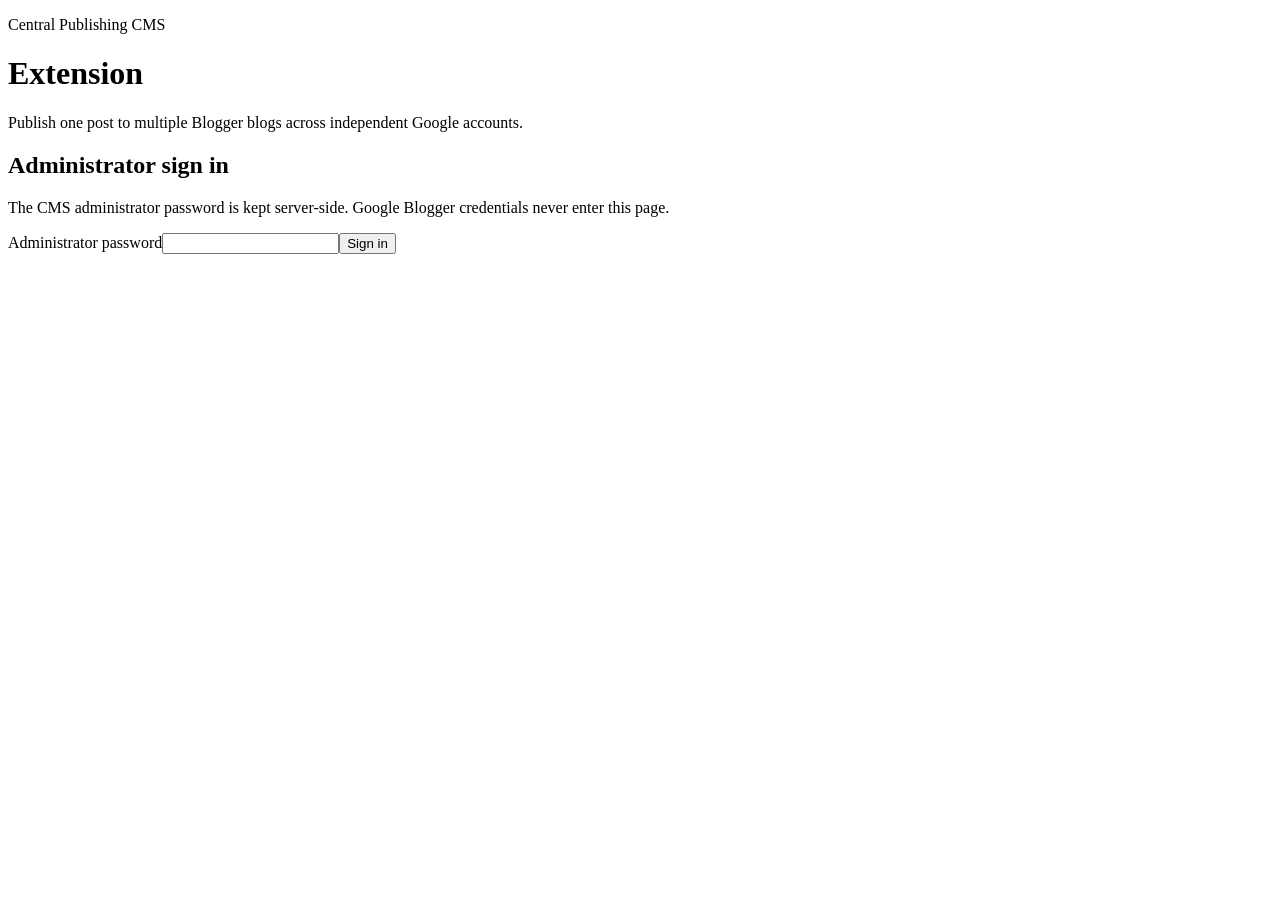
==== frontend/index.html @ 52878a6f "Add central publishing CMS interface" ====
<!doctype html>
<html lang="en">
<head>
<meta charset="utf-8">
<meta name="viewport" content="width=device-width,initial-scale=1">
<title>Extension — Multi-Blogger Publisher</title>
<link rel="stylesheet" href="./styles.css">
</head>
<body>
<main class="container">
<header class="hero">
  <div><p class="eyebrow">Central Publishing CMS</p><h1>Extension</h1><p class="muted">Publish one post to multiple Blogger blogs across independent Google accounts.</p></div>
  <button id="logout" class="ghost" hidden>Sign out</button>
</header>

<section id="loginCard" class="card narrow">
  <h2>Administrator sign in</h2>
  <p class="muted">The CMS administrator password is kept server-side. Google Blogger credentials never enter this page.</p>
  <form id="loginForm"><label>Administrator password<input name="password" type="password" autocomplete="current-password" required></label><button class="primary">Sign in</button></form>
  <p id="loginError" class="error"></p>
</section>

<div id="app" hidden>
<section class="card">
  <div class="section-head"><div><h2>Connected Google accounts</h2><p class="muted">Each account is independently authorized for Blogger.</p></div><button id="connectGoogle">+ Connect Google account</button></div>
  <div id="accountList"></div>
</section>

<section class="card">
<h2>Create & publish post</h2>
<form id="publishForm">
  <div class="grid"><label>Title<input name="title" maxlength="300" required></label><label>Chapter number<input name="chapterNumber" maxlength="50"></label></div>
  <label>Slug<input name="slug" pattern="[A-Za-z0-9]+(-[A-Za-z0-9]+)*" required><small>Letters, numbers and hyphens. Blogger may add its own date/path components.</small></label>
  <label>Post body / HTML<textarea name="content" rows="14" required></textarea></label>
  <label>Featured image URL<input name="featuredImage" type="url"></label>
  <label>Labels <input name="labels" placeholder="manga, chapter, action"></label>
  <div><h3>Select blogs</h3><div id="blogList" class="blog-list"><p class="muted">Connect a Google account first.</p></div></div>
  <button class="primary" type="submit">Publish to selected blogs</button>
  <span id="publishState" class="muted"></span>
</form>
</section>

<section class="card" id="resultsCard" hidden><h2>Publishing results</h2><div id="resultList"></div></section>
<section class="card"><div class="section-head"><div><h2>Recent publications</h2><p class="muted">Per-blog status history.</p></div><button id="refreshPublications" class="ghost">Refresh</button></div><div id="publicationList"></div></section>
</div>
</main>
<script src="./app.js" defer></script>
</body>
</html>
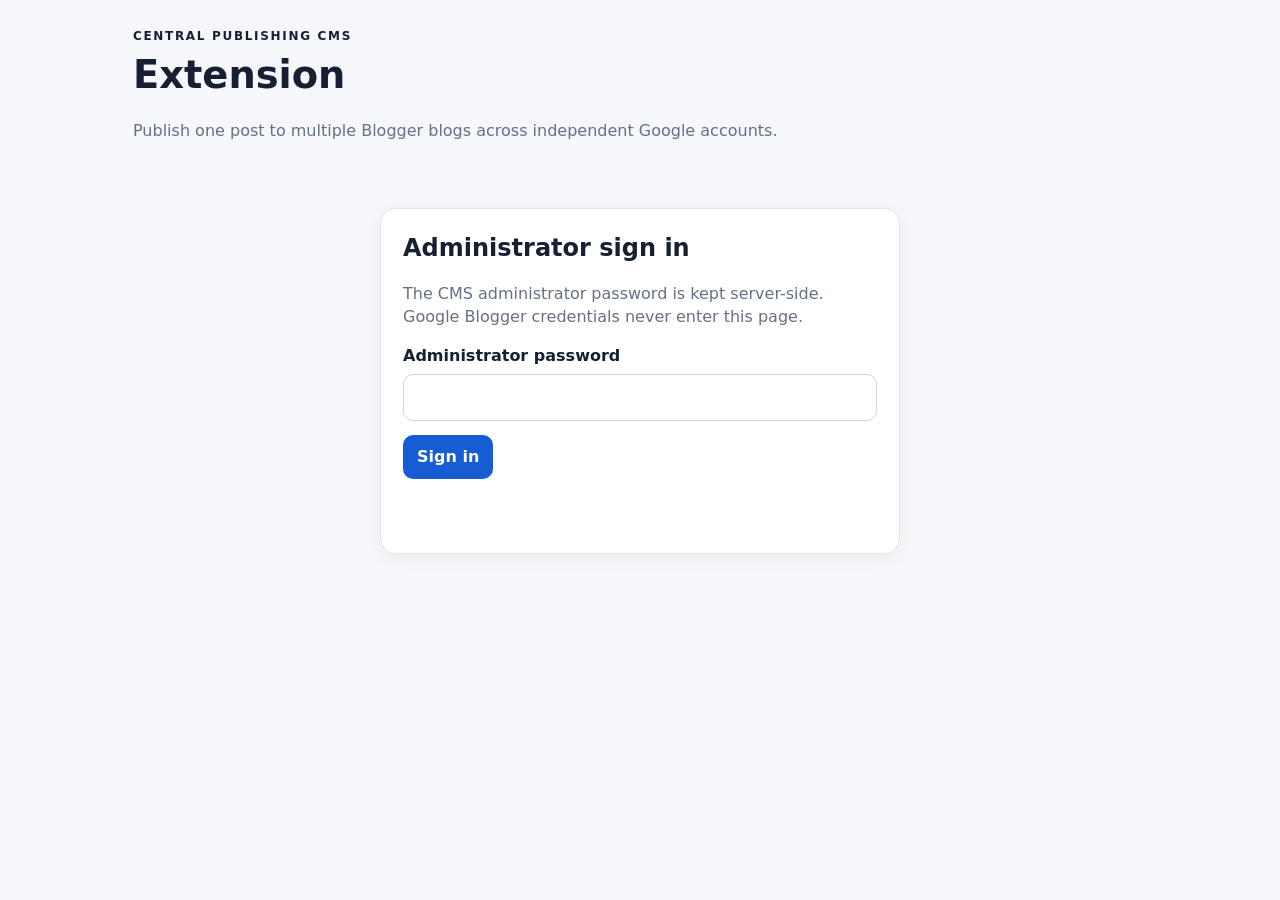
==== commit 11930e13: "Load public API configuration before CMS app" ====
--- a/frontend/index.html
+++ b/frontend/index.html
@@ -12,38 +12,11 @@
   <div><p class="eyebrow">Central Publishing CMS</p><h1>Extension</h1><p class="muted">Publish one post to multiple Blogger blogs across independent Google accounts.</p></div>
   <button id="logout" class="ghost" hidden>Sign out</button>
 </header>
-
-<section id="loginCard" class="card narrow">
-  <h2>Administrator sign in</h2>
-  <p class="muted">The CMS administrator password is kept server-side. Google Blogger credentials never enter this page.</p>
-  <form id="loginForm"><label>Administrator password<input name="password" type="password" autocomplete="current-password" required></label><button class="primary">Sign in</button></form>
-  <p id="loginError" class="error"></p>
-</section>
-
+<section id="loginCard" class="card narrow"><h2>Administrator sign in</h2><p class="muted">The CMS administrator password is kept server-side. Google Blogger credentials never enter this page.</p><form id="loginForm"><label>Administrator password<input name="password" type="password" autocomplete="current-password" required></label><button class="primary">Sign in</button></form><p id="loginError" class="error"></p></section>
 <div id="app" hidden>
-<section class="card">
-  <div class="section-head"><div><h2>Connected Google accounts</h2><p class="muted">Each account is independently authorized for Blogger.</p></div><button id="connectGoogle">+ Connect Google account</button></div>
-  <div id="accountList"></div>
-</section>
-
-<section class="card">
-<h2>Create & publish post</h2>
-<form id="publishForm">
-  <div class="grid"><label>Title<input name="title" maxlength="300" required></label><label>Chapter number<input name="chapterNumber" maxlength="50"></label></div>
-  <label>Slug<input name="slug" pattern="[A-Za-z0-9]+(-[A-Za-z0-9]+)*" required><small>Letters, numbers and hyphens. Blogger may add its own date/path components.</small></label>
-  <label>Post body / HTML<textarea name="content" rows="14" required></textarea></label>
-  <label>Featured image URL<input name="featuredImage" type="url"></label>
-  <label>Labels <input name="labels" placeholder="manga, chapter, action"></label>
-  <div><h3>Select blogs</h3><div id="blogList" class="blog-list"><p class="muted">Connect a Google account first.</p></div></div>
-  <button class="primary" type="submit">Publish to selected blogs</button>
-  <span id="publishState" class="muted"></span>
-</form>
-</section>
-
-<section class="card" id="resultsCard" hidden><h2>Publishing results</h2><div id="resultList"></div></section>
-<section class="card"><div class="section-head"><div><h2>Recent publications</h2><p class="muted">Per-blog status history.</p></div><button id="refreshPublications" class="ghost">Refresh</button></div><div id="publicationList"></div></section>
-</div>
-</main>
-<script src="./app.js" defer></script>
-</body>
-</html>
+<section class="card"><div class="section-head"><div><h2>Connected Google accounts</h2><p class="muted">Each account is independently authorized for Blogger.</p></div><button id="connectGoogle">+ Connect Google account</button></div><div id="accountList"></div></section>
+<section class="card"><h2>Create & publish post</h2><form id="publishForm"><div class="grid"><label>Title<input name="title" maxlength="300" required></label><label>Chapter number<input name="chapterNumber" maxlength="50"></label></div><label>Slug<input name="slug" pattern="[A-Za-z0-9]+(-[A-Za-z0-9]+)*" required><small>Letters, numbers and hyphens. Blogger may add its own date/path components.</small></label><label>Post body / HTML<textarea name="content" rows="14" required></textarea></label><label>Featured image URL<input name="featuredImage" type="url"></label><label>Labels <input name="labels" placeholder="manga, chapter, action"></label><div><h3>Select blogs</h3><div id="blogList" class="blog-list"><p class="muted">Connect a Google account first.</p></div></div><button class="primary" type="submit">Publish to selected blogs</button><span id="publishState" class="muted"></span></form></section>
+<section class="card" id="resultsCard" hidden><h2>Publishing results</h2><div id="resultList"></div></section><section class="card"><div class="section-head"><div><h2>Recent publications</h2><p class="muted">Per-blog status history.</p></div><button id="refreshPublications" class="ghost">Refresh</button></div><div id="publicationList"></div></section>
+</div></main>
+<script src="./config.js"></script><script src="./app.js" defer></script>
+</body></html>
--- a/frontend/styles.css
+++ b/frontend/styles.css
@@ -0,0 +1 @@
+:root{font-family:Inter,ui-sans-serif,system-ui,-apple-system,BlinkMacSystemFont,"Segoe UI",sans-serif;color:#172033;background:#f5f7fb;line-height:1.45}*{box-sizing:border-box}body{margin:0}.container{max-width:1050px;margin:auto;padding:28px 18px 70px}.hero{display:flex;justify-content:space-between;align-items:flex-start;gap:20px;margin-bottom:22px}h1{font-size:2.4rem;margin:.1rem 0 .4rem}h2{margin:0 0 6px}h3{margin:16px 0 8px}.eyebrow{font-size:.75rem;font-weight:800;letter-spacing:.14em;text-transform:uppercase;margin:0}.muted{color:#667085}.error{color:#b42318;min-height:20px}.card{background:white;border:1px solid #e4e7ec;border-radius:16px;padding:22px;margin:16px 0;box-shadow:0 4px 18px rgba(16,24,40,.05)}.narrow{max-width:520px;margin:50px auto}.section-head{display:flex;justify-content:space-between;align-items:center;gap:16px}.grid{display:grid;grid-template-columns:1fr 1fr;gap:14px}label{display:block;font-weight:700;margin:14px 0}input,textarea{width:100%;display:block;margin-top:7px;border:1px solid #d0d5dd;border-radius:10px;padding:11px 12px;font:inherit;background:#fff}textarea{resize:vertical}.blog,.account,.result,.publication{border:1px solid #eaecf0;border-radius:12px;padding:12px;margin:9px 0}.blog{display:flex;align-items:flex-start;gap:10px;font-weight:500}.blog input{width:auto;margin-top:3px}.account-top{display:flex;justify-content:space-between;gap:12px;align-items:center}.status{font-size:.8rem;border-radius:999px;padding:4px 9px;background:#f2f4f7}.success{color:#067647}.failed{color:#b42318}.warning{color:#b54708}.primary{background:#175cd3;color:white}.ghost{background:#fff;color:#344054;border:1px solid #d0d5dd}button{border:0;border-radius:10px;padding:10px 14px;font:inherit;font-weight:750;cursor:pointer}button:disabled{opacity:.55;cursor:not-allowed}small{display:block;color:#667085;font-weight:400;margin-top:5px}.result-grid{display:flex;justify-content:space-between;gap:12px;align-items:center}.url{overflow-wrap:anywhere}@media(max-width:700px){.grid{grid-template-columns:1fr}.hero,.section-head{flex-direction:column;align-items:stretch}}
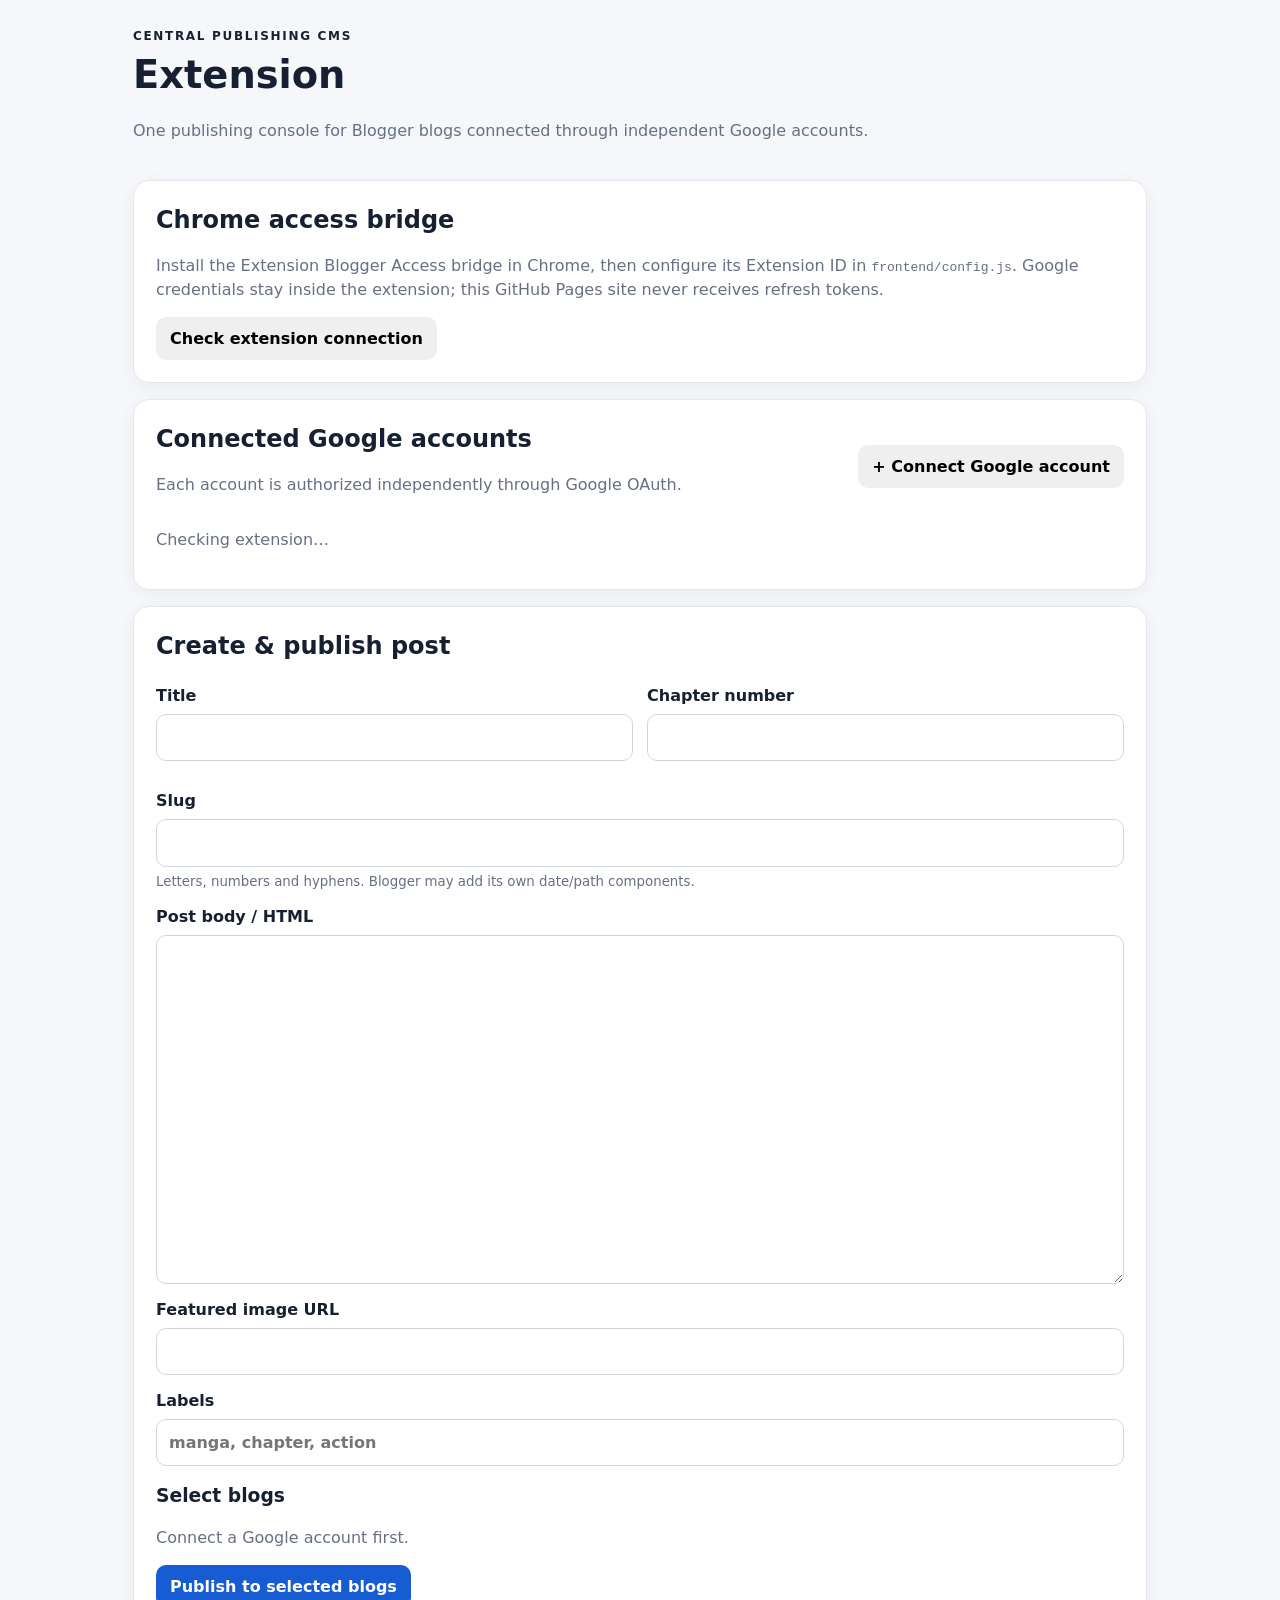
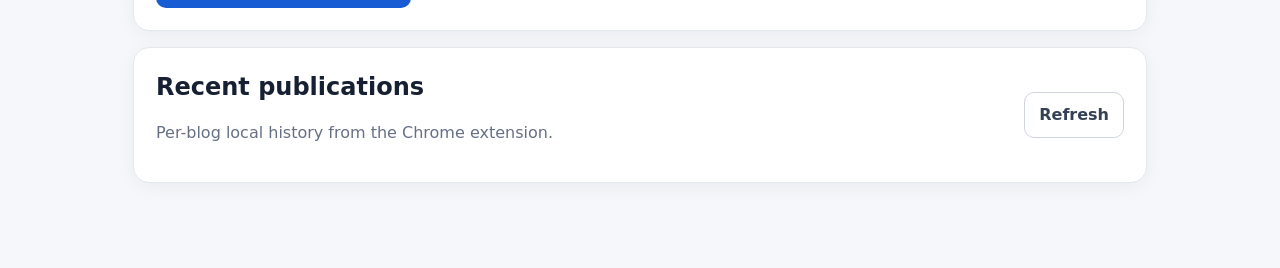
==== commit 11a2a377: "Update CMS for Chrome extension bridge architecture" ====
--- a/frontend/index.html
+++ b/frontend/index.html
@@ -8,15 +8,14 @@
 </head>
 <body>
 <main class="container">
-<header class="hero">
-  <div><p class="eyebrow">Central Publishing CMS</p><h1>Extension</h1><p class="muted">Publish one post to multiple Blogger blogs across independent Google accounts.</p></div>
-  <button id="logout" class="ghost" hidden>Sign out</button>
-</header>
-<section id="loginCard" class="card narrow"><h2>Administrator sign in</h2><p class="muted">The CMS administrator password is kept server-side. Google Blogger credentials never enter this page.</p><form id="loginForm"><label>Administrator password<input name="password" type="password" autocomplete="current-password" required></label><button class="primary">Sign in</button></form><p id="loginError" class="error"></p></section>
-<div id="app" hidden>
-<section class="card"><div class="section-head"><div><h2>Connected Google accounts</h2><p class="muted">Each account is independently authorized for Blogger.</p></div><button id="connectGoogle">+ Connect Google account</button></div><div id="accountList"></div></section>
-<section class="card"><h2>Create & publish post</h2><form id="publishForm"><div class="grid"><label>Title<input name="title" maxlength="300" required></label><label>Chapter number<input name="chapterNumber" maxlength="50"></label></div><label>Slug<input name="slug" pattern="[A-Za-z0-9]+(-[A-Za-z0-9]+)*" required><small>Letters, numbers and hyphens. Blogger may add its own date/path components.</small></label><label>Post body / HTML<textarea name="content" rows="14" required></textarea></label><label>Featured image URL<input name="featuredImage" type="url"></label><label>Labels <input name="labels" placeholder="manga, chapter, action"></label><div><h3>Select blogs</h3><div id="blogList" class="blog-list"><p class="muted">Connect a Google account first.</p></div></div><button class="primary" type="submit">Publish to selected blogs</button><span id="publishState" class="muted"></span></form></section>
-<section class="card" id="resultsCard" hidden><h2>Publishing results</h2><div id="resultList"></div></section><section class="card"><div class="section-head"><div><h2>Recent publications</h2><p class="muted">Per-blog status history.</p></div><button id="refreshPublications" class="ghost">Refresh</button></div><div id="publicationList"></div></section>
-</div></main>
+<header class="hero"><div><p class="eyebrow">Central Publishing CMS</p><h1>Extension</h1><p class="muted">One publishing console for Blogger blogs connected through independent Google accounts.</p></div></header>
+<section class="card" id="setupCard"><h2>Chrome access bridge</h2><p class="muted">Install the Extension Blogger Access bridge in Chrome, then configure its Extension ID in <code>frontend/config.js</code>. Google credentials stay inside the extension; this GitHub Pages site never receives refresh tokens.</p><button id="testBridge">Check extension connection</button><span id="bridgeState" class="muted"></span></section>
+<div id="app">
+<section class="card"><div class="section-head"><div><h2>Connected Google accounts</h2><p class="muted">Each account is authorized independently through Google OAuth.</p></div><button id="connectGoogle">+ Connect Google account</button></div><div id="accountList"><p class="muted">Checking extension…</p></div></section>
+<section class="card"><h2>Create & publish post</h2><form id="publishForm"><div class="grid"><label>Title<input name="title" maxlength="300" required></label><label>Chapter number<input name="chapterNumber" maxlength="50"></label></div><label>Slug<input name="slug" pattern="[A-Za-z0-9]+(-[A-Za-z0-9]+)*" required><small>Letters, numbers and hyphens. Blogger may add its own date/path components.</small></label><label>Post body / HTML<textarea name="content" rows="14" required></textarea></label><label>Featured image URL<input name="featuredImage" type="url"></label><label>Labels<input name="labels" placeholder="manga, chapter, action"></label><div><h3>Select blogs</h3><div id="blogList" class="blog-list"><p class="muted">Connect a Google account first.</p></div></div><button class="primary" type="submit">Publish to selected blogs</button><span id="publishState" class="muted"></span></form></section>
+<section class="card" id="resultsCard" hidden><h2>Publishing results</h2><div id="resultList"></div></section>
+<section class="card"><div class="section-head"><div><h2>Recent publications</h2><p class="muted">Per-blog local history from the Chrome extension.</p></div><button id="refreshPublications" class="ghost">Refresh</button></div><div id="publicationList"></div></section>
+</div>
+</main>
 <script src="./config.js"></script><script src="./app.js" defer></script>
 </body></html>
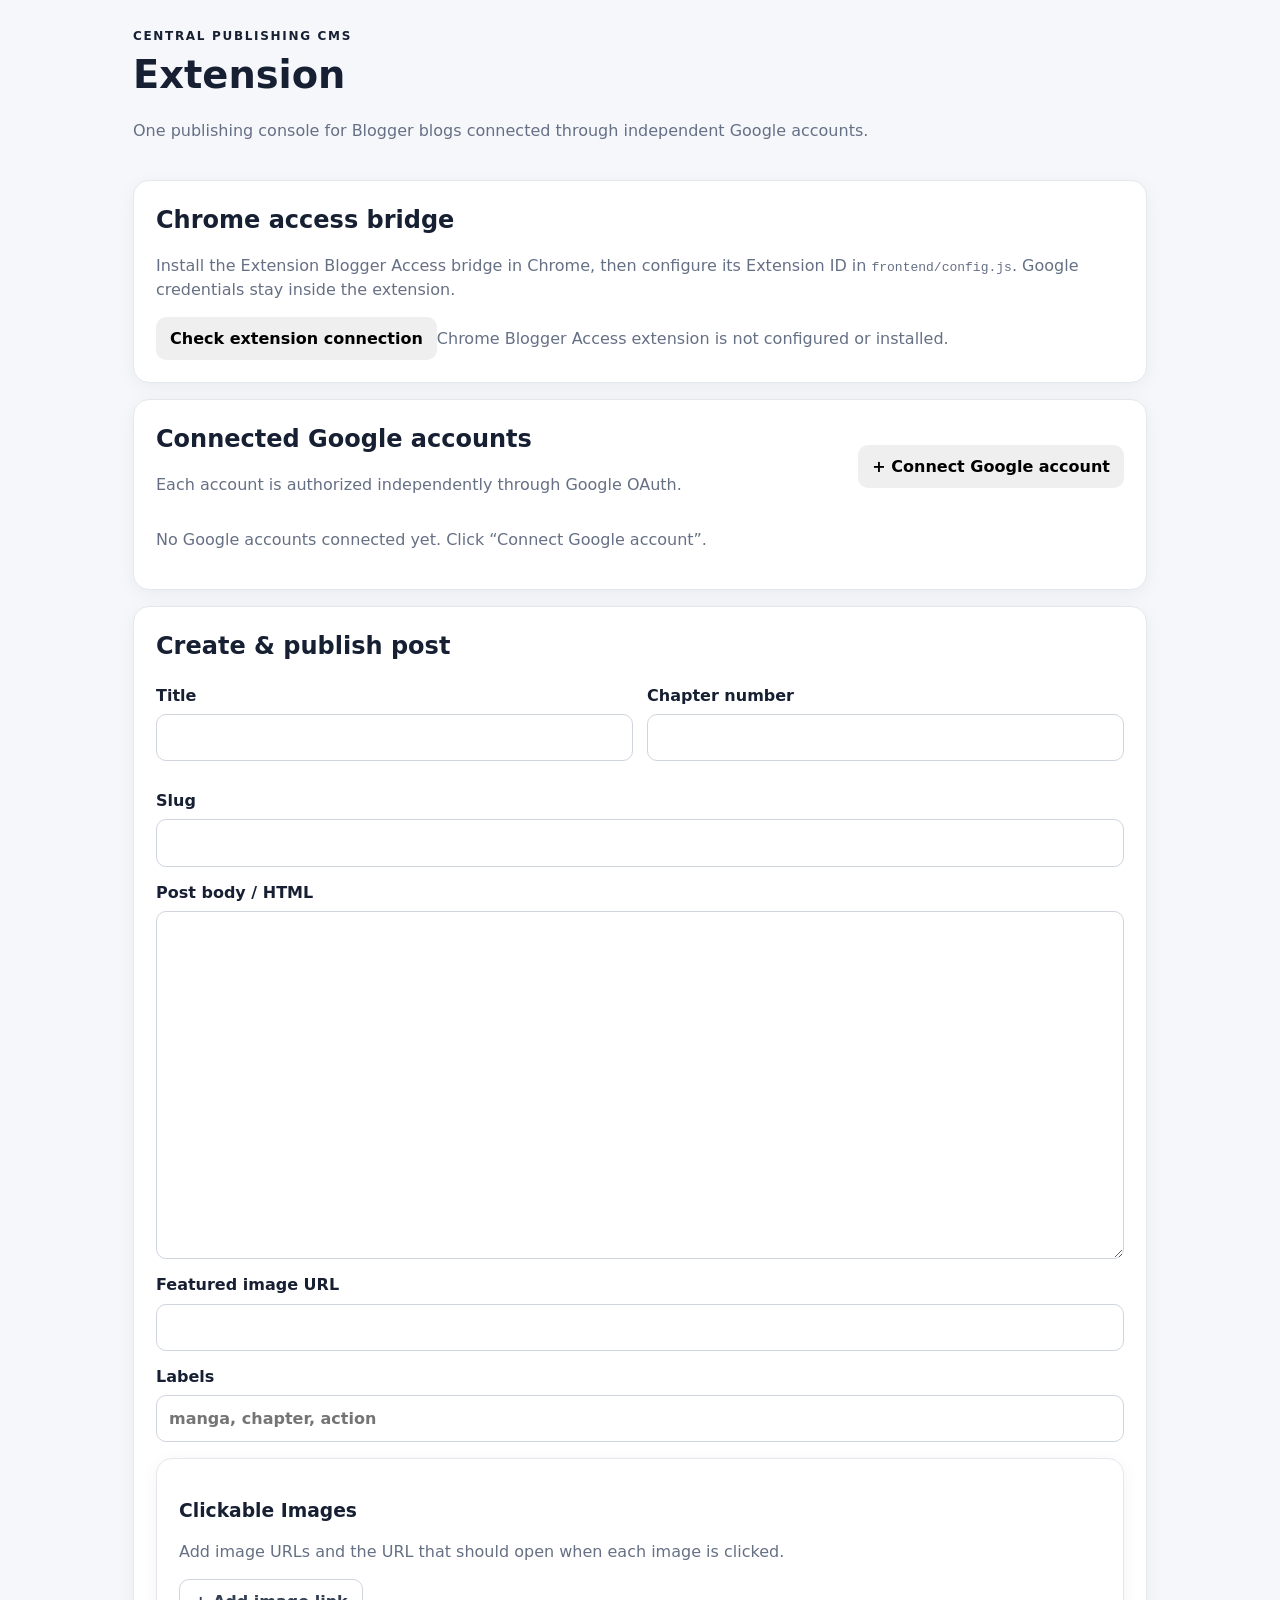
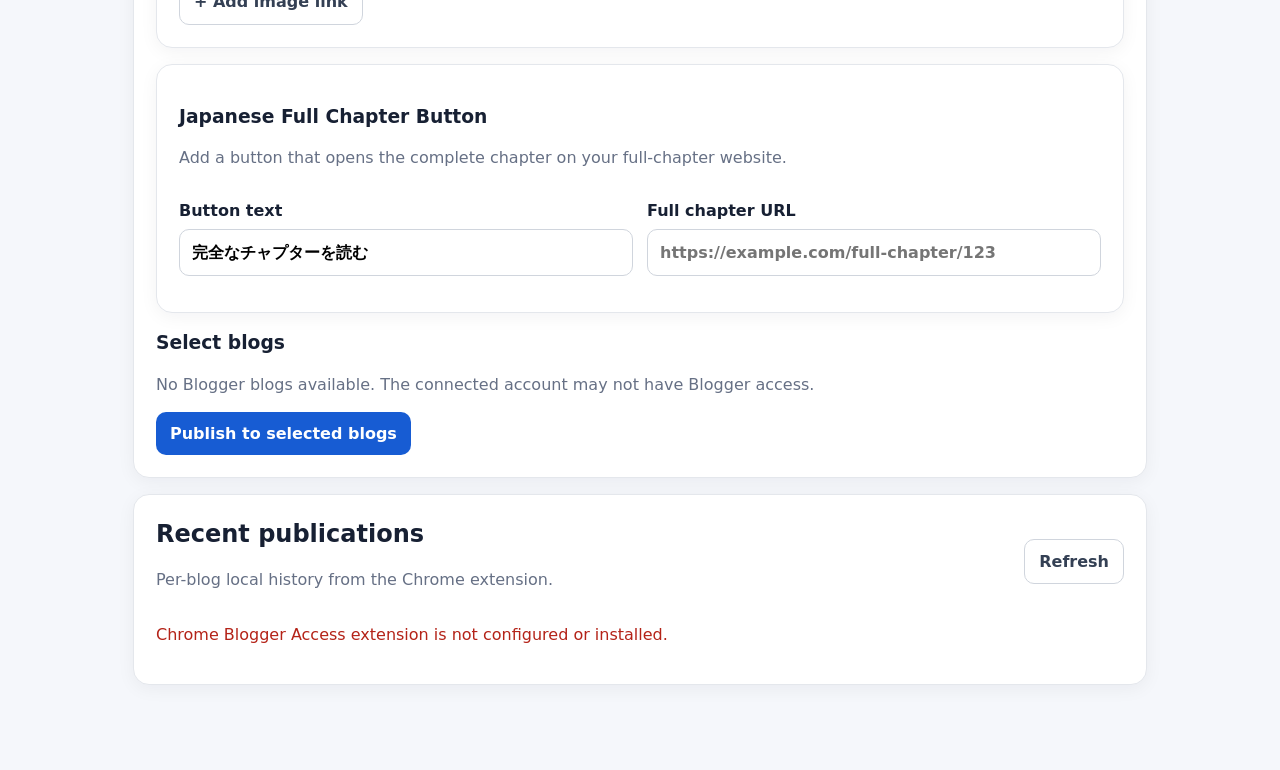
==== commit 3a788467: "feat: add image links and Japanese full chapter controls to CMS" ====
--- a/frontend/index.html
+++ b/frontend/index.html
@@ -9,13 +9,15 @@
 <body>
 <main class="container">
 <header class="hero"><div><p class="eyebrow">Central Publishing CMS</p><h1>Extension</h1><p class="muted">One publishing console for Blogger blogs connected through independent Google accounts.</p></div></header>
-<section class="card" id="setupCard"><h2>Chrome access bridge</h2><p class="muted">Install the Extension Blogger Access bridge in Chrome, then configure its Extension ID in <code>frontend/config.js</code>. Google credentials stay inside the extension; this GitHub Pages site never receives refresh tokens.</p><button id="testBridge">Check extension connection</button><span id="bridgeState" class="muted"></span></section>
+<section class="card" id="setupCard"><h2>Chrome access bridge</h2><p class="muted">Install the Extension Blogger Access bridge in Chrome, then configure its Extension ID in <code>frontend/config.js</code>. Google credentials stay inside the extension.</p><button id="testBridge">Check extension connection</button><span id="bridgeState" class="muted"></span></section>
 <div id="app">
 <section class="card"><div class="section-head"><div><h2>Connected Google accounts</h2><p class="muted">Each account is authorized independently through Google OAuth.</p></div><button id="connectGoogle">+ Connect Google account</button></div><div id="accountList"><p class="muted">Checking extension…</p></div></section>
-<section class="card"><h2>Create & publish post</h2><form id="publishForm"><div class="grid"><label>Title<input name="title" maxlength="300" required></label><label>Chapter number<input name="chapterNumber" maxlength="50"></label></div><label>Slug<input name="slug" pattern="[A-Za-z0-9]+(-[A-Za-z0-9]+)*" required><small>Letters, numbers and hyphens. Blogger may add its own date/path components.</small></label><label>Post body / HTML<textarea name="content" rows="14" required></textarea></label><label>Featured image URL<input name="featuredImage" type="url"></label><label>Labels<input name="labels" placeholder="manga, chapter, action"></label><div><h3>Select blogs</h3><div id="blogList" class="blog-list"><p class="muted">Connect a Google account first.</p></div></div><button class="primary" type="submit">Publish to selected blogs</button><span id="publishState" class="muted"></span></form></section>
+<section class="card"><h2>Create & publish post</h2><form id="publishForm"><div class="grid"><label>Title<input name="title" maxlength="300" required></label><label>Chapter number<input name="chapterNumber" maxlength="50"></label></div><label>Slug<input name="slug" pattern="[A-Za-z0-9]+(-[A-Za-z0-9]+)*" required></label><label>Post body / HTML<textarea name="content" rows="14" required></textarea></label><label>Featured image URL<input name="featuredImage" type="url"></label><label>Labels<input name="labels" placeholder="manga, chapter, action"></label>
+<div class="card nested"><h3>Clickable Images</h3><p class="muted">Add image URLs and the URL that should open when each image is clicked.</p><div id="imageLinks"></div><button type="button" id="addImageLink" class="ghost">+ Add image link</button></div>
+<div class="card nested"><h3>Japanese Full Chapter Button</h3><p class="muted">Add a button that opens the complete chapter on your full-chapter website.</p><div class="grid"><label>Button text<input name="fullChapterText" value="完全なチャプターを読む" maxlength="100"></label><label>Full chapter URL<input name="fullChapterUrl" type="url" placeholder="https://example.com/full-chapter/123"></label></div></div>
+<div><h3>Select blogs</h3><div id="blogList" class="blog-list"><p class="muted">Connect a Google account first.</p></div></div><button class="primary" type="submit">Publish to selected blogs</button><span id="publishState" class="muted"></span></form></section>
 <section class="card" id="resultsCard" hidden><h2>Publishing results</h2><div id="resultList"></div></section>
 <section class="card"><div class="section-head"><div><h2>Recent publications</h2><p class="muted">Per-blog local history from the Chrome extension.</p></div><button id="refreshPublications" class="ghost">Refresh</button></div><div id="publicationList"></div></section>
-</div>
-</main>
+</div></main>
 <script src="./config.js"></script><script src="./app.js" defer></script>
 </body></html>
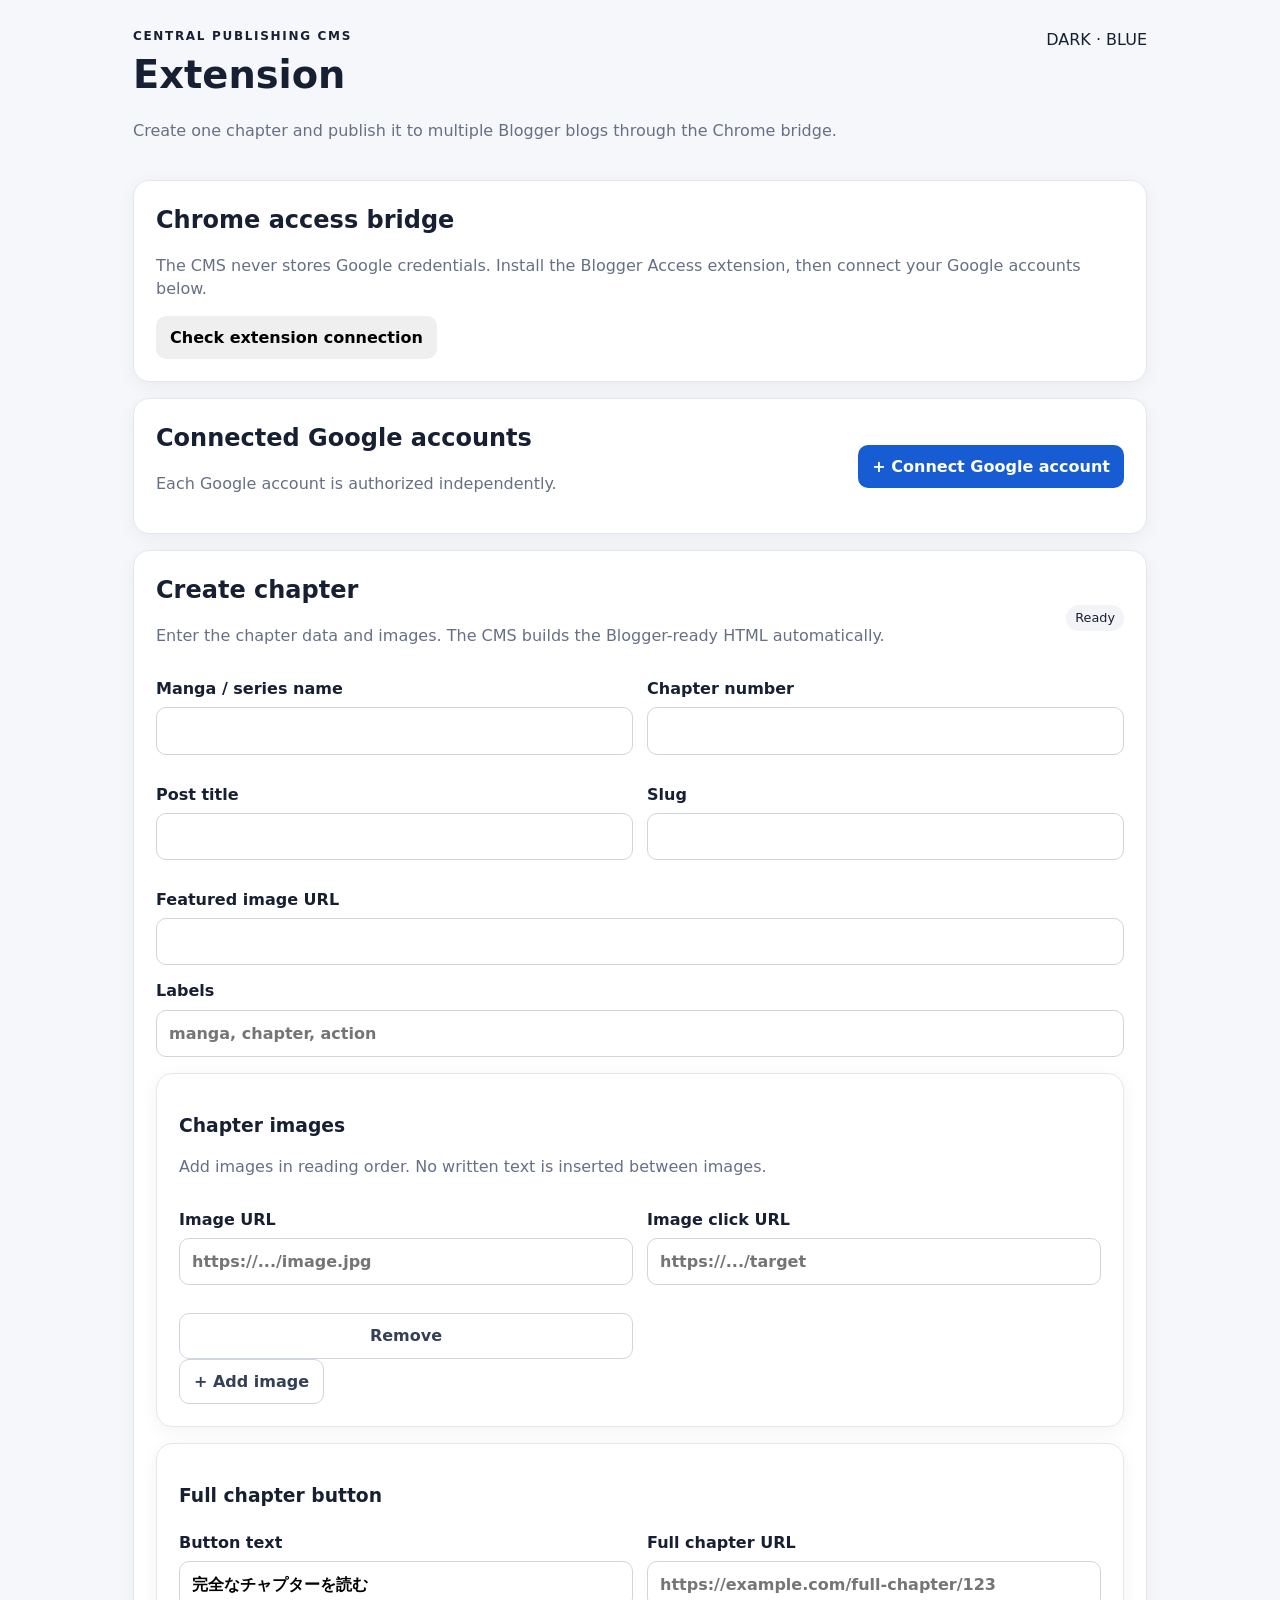
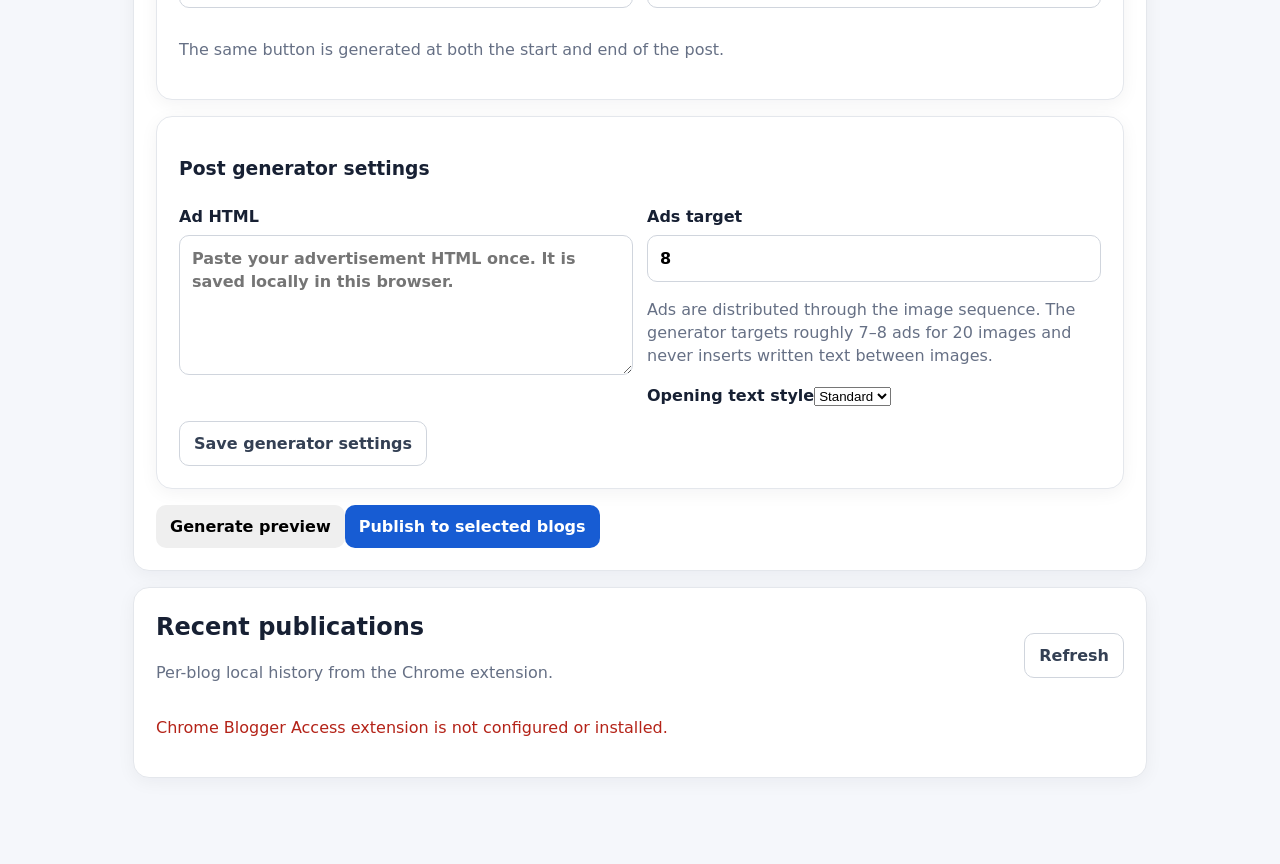
==== commit 6688dacc: "Build chapter generator UI and settings" ====
--- a/frontend/index.html
+++ b/frontend/index.html
@@ -3,19 +3,35 @@
 <head>
 <meta charset="utf-8">
 <meta name="viewport" content="width=device-width,initial-scale=1">
-<title>Extension — Multi-Blogger Publisher</title>
+<title>Extension — Blogger Central CMS</title>
 <link rel="stylesheet" href="./styles.css">
 </head>
 <body>
 <main class="container">
-<header class="hero"><div><p class="eyebrow">Central Publishing CMS</p><h1>Extension</h1><p class="muted">One publishing console for Blogger blogs connected through independent Google accounts.</p></div></header>
-<section class="card" id="setupCard"><h2>Chrome access bridge</h2><p class="muted">Install the Extension Blogger Access bridge in Chrome, then configure its Extension ID in <code>frontend/config.js</code>. Google credentials stay inside the extension.</p><button id="testBridge">Check extension connection</button><span id="bridgeState" class="muted"></span></section>
+<header class="hero">
+  <div><p class="eyebrow">Central Publishing CMS</p><h1>Extension</h1><p class="muted">Create one chapter and publish it to multiple Blogger blogs through the Chrome bridge.</p></div>
+  <div class="hero-badge">DARK · BLUE</div>
+</header>
+<section class="card setup-card"><h2>Chrome access bridge</h2><p class="muted">The CMS never stores Google credentials. Install the Blogger Access extension, then connect your Google accounts below.</p><button id="testBridge">Check extension connection</button> <span id="bridgeState" class="muted"></span></section>
 <div id="app">
-<section class="card"><div class="section-head"><div><h2>Connected Google accounts</h2><p class="muted">Each account is authorized independently through Google OAuth.</p></div><button id="connectGoogle">+ Connect Google account</button></div><div id="accountList"><p class="muted">Checking extension…</p></div></section>
-<section class="card"><h2>Create & publish post</h2><form id="publishForm"><div class="grid"><label>Title<input name="title" maxlength="300" required></label><label>Chapter number<input name="chapterNumber" maxlength="50"></label></div><label>Slug<input name="slug" pattern="[A-Za-z0-9]+(-[A-Za-z0-9]+)*" required></label><label>Post body / HTML<textarea name="content" rows="14" required></textarea></label><label>Featured image URL<input name="featuredImage" type="url"></label><label>Labels<input name="labels" placeholder="manga, chapter, action"></label>
-<div class="card nested"><h3>Clickable Images</h3><p class="muted">Add image URLs and the URL that should open when each image is clicked.</p><div id="imageLinks"></div><button type="button" id="addImageLink" class="ghost">+ Add image link</button></div>
-<div class="card nested"><h3>Japanese Full Chapter Button</h3><p class="muted">Add a button that opens the complete chapter on your full-chapter website.</p><div class="grid"><label>Button text<input name="fullChapterText" value="完全なチャプターを読む" maxlength="100"></label><label>Full chapter URL<input name="fullChapterUrl" type="url" placeholder="https://example.com/full-chapter/123"></label></div></div>
-<div><h3>Select blogs</h3><div id="blogList" class="blog-list"><p class="muted">Connect a Google account first.</p></div></div><button class="primary" type="submit">Publish to selected blogs</button><span id="publishState" class="muted"></span></form></section>
+<section class="card">
+  <div class="section-head"><div><h2>Connected Google accounts</h2><p class="muted">Each Google account is authorized independently.</p></div><button id="connectGoogle" class="primary">+ Connect Google account</button></div>
+  <div id="accountList"><p class="muted">Checking extension…</p></div>
+</section>
+<section class="card">
+  <div class="section-head"><div><h2>Create chapter</h2><p class="muted">Enter the chapter data and images. The CMS builds the Blogger-ready HTML automatically.</p></div><span id="generatorState" class="status">Ready</span></div>
+  <form id="publishForm">
+    <div class="grid"><label>Manga / series name<input name="seriesName" maxlength="200" required></label><label>Chapter number<input name="chapterNumber" maxlength="50" required></label></div>
+    <div class="grid"><label>Post title<input name="title" maxlength="300" required></label><label>Slug<input name="slug" pattern="[A-Za-z0-9]+(-[A-Za-z0-9]+)*" required></label></div>
+    <label>Featured image URL<input name="featuredImage" type="url"></label>
+    <label>Labels<input name="labels" placeholder="manga, chapter, action"></label>
+    <div class="card nested"><h3>Chapter images</h3><p class="muted">Add images in reading order. No written text is inserted between images.</p><div id="imageLinks"></div><button type="button" id="addImageLink" class="ghost">+ Add image</button></div>
+    <div class="card nested"><h3>Full chapter button</h3><div class="grid"><label>Button text<input name="fullChapterText" value="完全なチャプターを読む" maxlength="100"></label><label>Full chapter URL<input name="fullChapterUrl" type="url" placeholder="https://example.com/full-chapter/123"></label></div><p class="muted">The same button is generated at both the start and end of the post.</p></div>
+    <div class="card nested settings-panel"><h3>Post generator settings</h3><div class="grid"><label>Ad HTML<textarea id="adHtml" rows="5" placeholder="Paste your advertisement HTML once. It is saved locally in this browser."></textarea></label><div><label>Ads target<input id="adCount" type="number" min="1" max="50" value="8"></label><p class="muted">Ads are distributed through the image sequence. The generator targets roughly 7–8 ads for 20 images and never inserts written text between images.</p><label>Opening text style<select id="contentTone"><option value="standard">Standard</option><option value="short">Short</option><option value="detailed">Detailed</option></select></label></div></div><button type="button" id="saveSettings" class="ghost">Save generator settings</button> <span id="settingsState" class="muted"></span></div>
+    <div class="actions"><button type="button" id="generatePreview" class="secondary">Generate preview</button><button class="primary" type="submit">Publish to selected blogs</button><span id="publishState" class="muted"></span></div>
+  </form>
+</section>
+<section class="card" id="previewCard" hidden><div class="section-head"><div><h2>Generated preview</h2><p class="muted">This is the HTML structure that will be sent to Blogger.</p></div><button id="copyHtml" class="ghost">Copy HTML</button></div><div id="previewFrame" class="preview-frame"></div><details><summary>View generated HTML</summary><pre id="generatedHtml"></pre></details></section>
 <section class="card" id="resultsCard" hidden><h2>Publishing results</h2><div id="resultList"></div></section>
 <section class="card"><div class="section-head"><div><h2>Recent publications</h2><p class="muted">Per-blog local history from the Chrome extension.</p></div><button id="refreshPublications" class="ghost">Refresh</button></div><div id="publicationList"></div></section>
 </div></main>
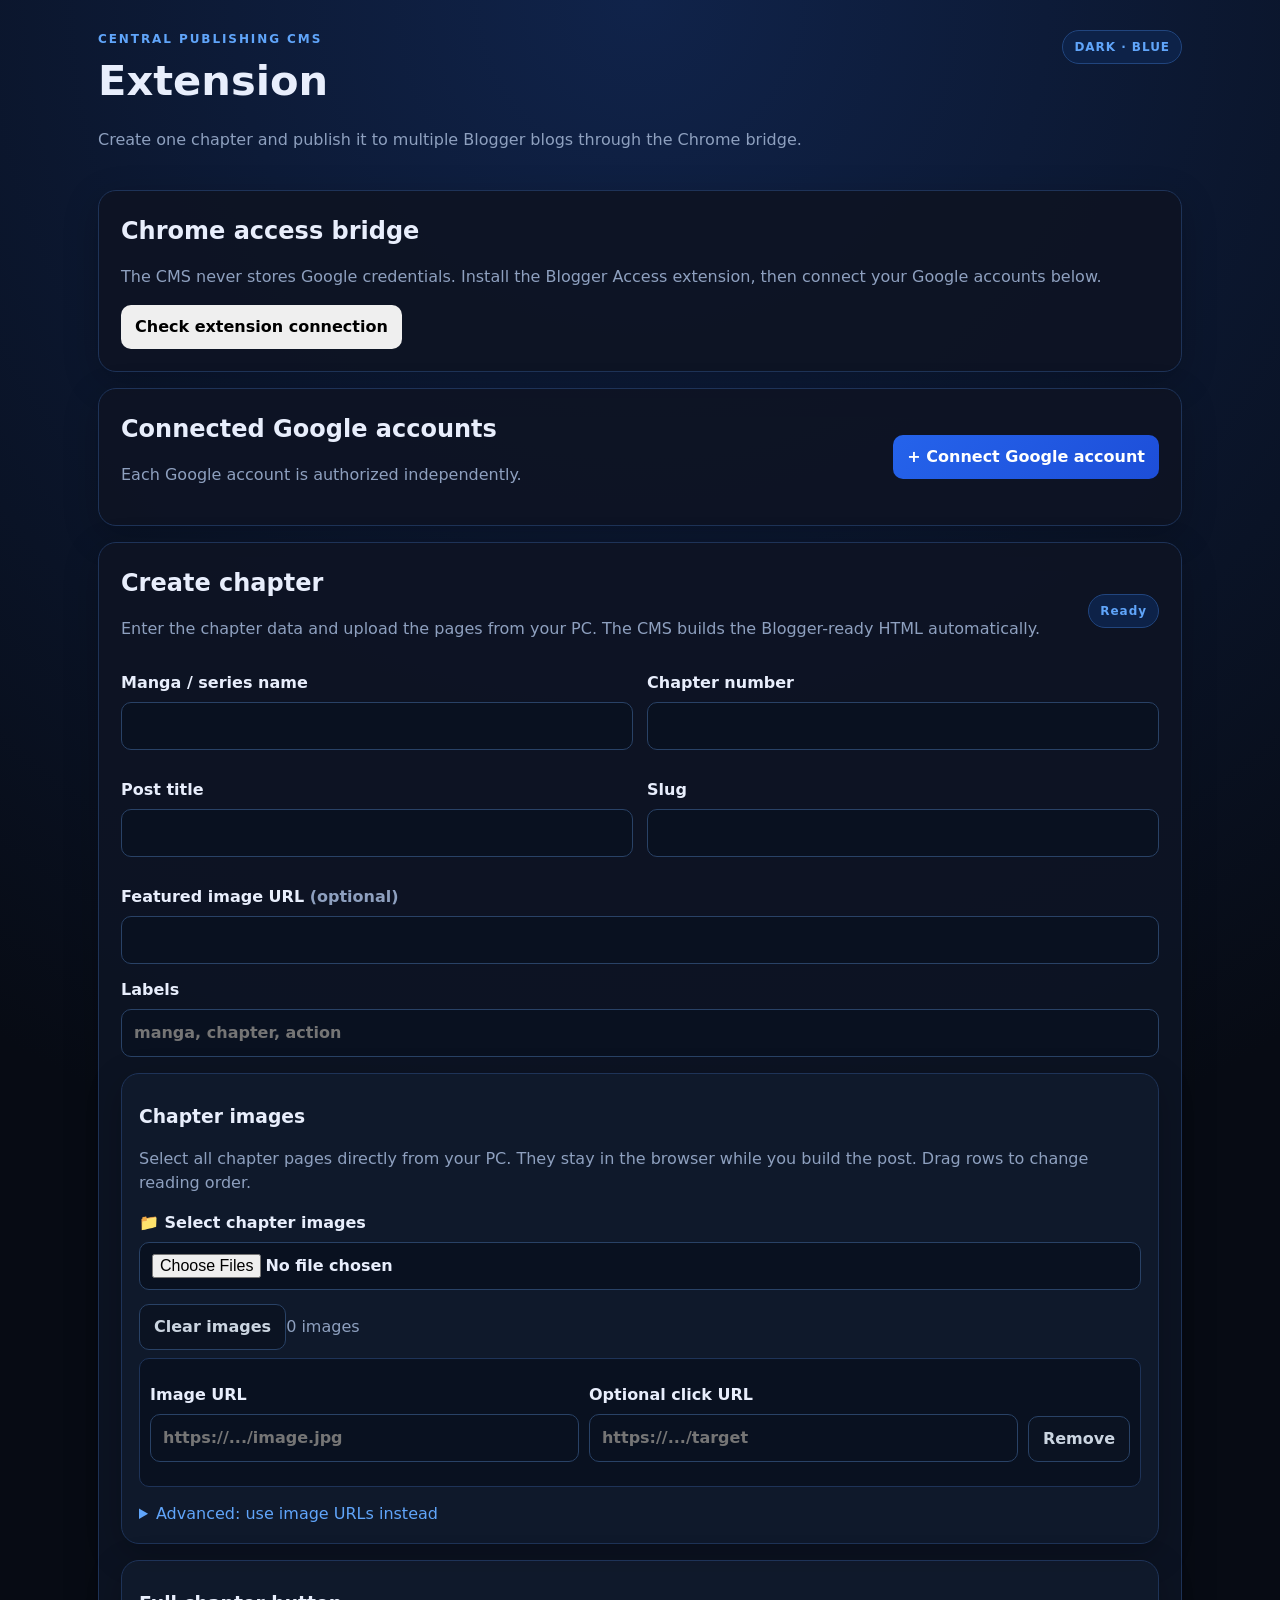
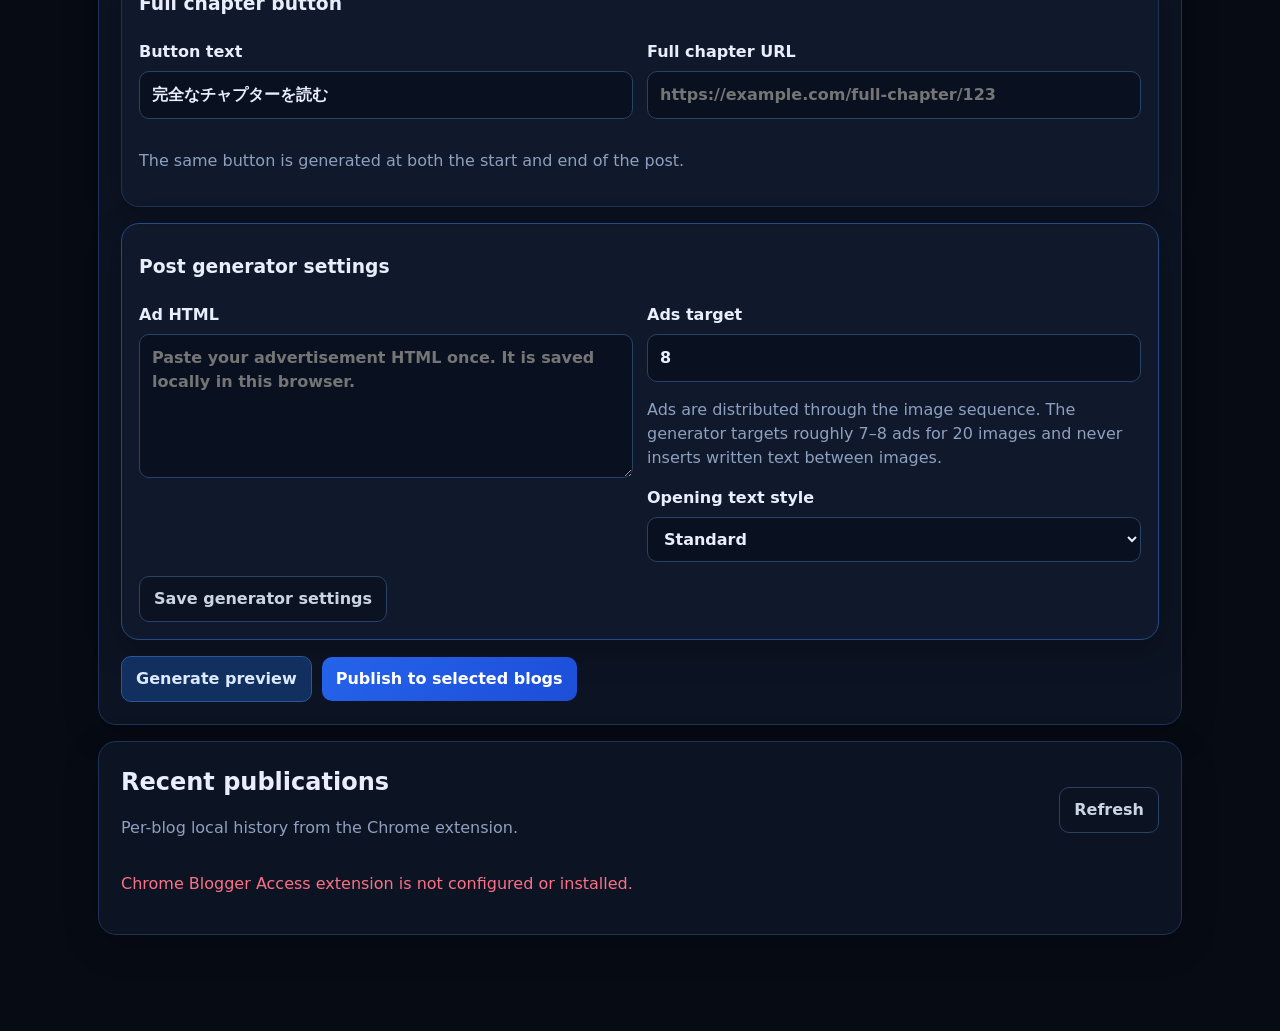
==== commit 137b0269: "Add PC image upload workflow to CMS" ====
--- a/frontend/index.html
+++ b/frontend/index.html
@@ -19,13 +19,19 @@
   <div id="accountList"><p class="muted">Checking extension…</p></div>
 </section>
 <section class="card">
-  <div class="section-head"><div><h2>Create chapter</h2><p class="muted">Enter the chapter data and images. The CMS builds the Blogger-ready HTML automatically.</p></div><span id="generatorState" class="status">Ready</span></div>
+  <div class="section-head"><div><h2>Create chapter</h2><p class="muted">Enter the chapter data and upload the pages from your PC. The CMS builds the Blogger-ready HTML automatically.</p></div><span id="generatorState" class="status">Ready</span></div>
   <form id="publishForm">
     <div class="grid"><label>Manga / series name<input name="seriesName" maxlength="200" required></label><label>Chapter number<input name="chapterNumber" maxlength="50" required></label></div>
     <div class="grid"><label>Post title<input name="title" maxlength="300" required></label><label>Slug<input name="slug" pattern="[A-Za-z0-9]+(-[A-Za-z0-9]+)*" required></label></div>
-    <label>Featured image URL<input name="featuredImage" type="url"></label>
+    <label>Featured image URL <span class="muted">(optional)</span><input name="featuredImage" type="url"></label>
     <label>Labels<input name="labels" placeholder="manga, chapter, action"></label>
-    <div class="card nested"><h3>Chapter images</h3><p class="muted">Add images in reading order. No written text is inserted between images.</p><div id="imageLinks"></div><button type="button" id="addImageLink" class="ghost">+ Add image</button></div>
+    <div class="card nested">
+      <h3>Chapter images</h3>
+      <p class="muted">Select all chapter pages directly from your PC. They stay in the browser while you build the post. Drag rows to change reading order.</p>
+      <div class="upload-actions"><label class="upload-button">📁 Select chapter images<input id="imageFiles" type="file" accept="image/*" multiple hidden></label><button type="button" id="clearImages" class="ghost">Clear images</button><span id="imageCount" class="muted">0 images</span></div>
+      <div id="imageLinks"></div>
+      <details class="advanced-images"><summary>Advanced: use image URLs instead</summary><p class="muted">Use this only when the image is already publicly hosted.</p><button type="button" id="addImageLink" class="ghost">+ Add image URL</button></details>
+    </div>
     <div class="card nested"><h3>Full chapter button</h3><div class="grid"><label>Button text<input name="fullChapterText" value="完全なチャプターを読む" maxlength="100"></label><label>Full chapter URL<input name="fullChapterUrl" type="url" placeholder="https://example.com/full-chapter/123"></label></div><p class="muted">The same button is generated at both the start and end of the post.</p></div>
     <div class="card nested settings-panel"><h3>Post generator settings</h3><div class="grid"><label>Ad HTML<textarea id="adHtml" rows="5" placeholder="Paste your advertisement HTML once. It is saved locally in this browser."></textarea></label><div><label>Ads target<input id="adCount" type="number" min="1" max="50" value="8"></label><p class="muted">Ads are distributed through the image sequence. The generator targets roughly 7–8 ads for 20 images and never inserts written text between images.</p><label>Opening text style<select id="contentTone"><option value="standard">Standard</option><option value="short">Short</option><option value="detailed">Detailed</option></select></label></div></div><button type="button" id="saveSettings" class="ghost">Save generator settings</button> <span id="settingsState" class="muted"></span></div>
     <div class="actions"><button type="button" id="generatePreview" class="secondary">Generate preview</button><button class="primary" type="submit">Publish to selected blogs</button><span id="publishState" class="muted"></span></div>
--- a/frontend/styles.css
+++ b/frontend/styles.css
@@ -1 +1 @@
-:root{font-family:Inter,ui-sans-serif,system-ui,-apple-system,BlinkMacSystemFont,"Segoe UI",sans-serif;color:#172033;background:#f5f7fb;line-height:1.45}*{box-sizing:border-box}body{margin:0}.container{max-width:1050px;margin:auto;padding:28px 18px 70px}.hero{display:flex;justify-content:space-between;align-items:flex-start;gap:20px;margin-bottom:22px}h1{font-size:2.4rem;margin:.1rem 0 .4rem}h2{margin:0 0 6px}h3{margin:16px 0 8px}.eyebrow{font-size:.75rem;font-weight:800;letter-spacing:.14em;text-transform:uppercase;margin:0}.muted{color:#667085}.error{color:#b42318;min-height:20px}.card{background:white;border:1px solid #e4e7ec;border-radius:16px;padding:22px;margin:16px 0;box-shadow:0 4px 18px rgba(16,24,40,.05)}.narrow{max-width:520px;margin:50px auto}.section-head{display:flex;justify-content:space-between;align-items:center;gap:16px}.grid{display:grid;grid-template-columns:1fr 1fr;gap:14px}label{display:block;font-weight:700;margin:14px 0}input,textarea{width:100%;display:block;margin-top:7px;border:1px solid #d0d5dd;border-radius:10px;padding:11px 12px;font:inherit;background:#fff}textarea{resize:vertical}.blog,.account,.result,.publication{border:1px solid #eaecf0;border-radius:12px;padding:12px;margin:9px 0}.blog{display:flex;align-items:flex-start;gap:10px;font-weight:500}.blog input{width:auto;margin-top:3px}.account-top{display:flex;justify-content:space-between;gap:12px;align-items:center}.status{font-size:.8rem;border-radius:999px;padding:4px 9px;background:#f2f4f7}.success{color:#067647}.failed{color:#b42318}.warning{color:#b54708}.primary{background:#175cd3;color:white}.ghost{background:#fff;color:#344054;border:1px solid #d0d5dd}button{border:0;border-radius:10px;padding:10px 14px;font:inherit;font-weight:750;cursor:pointer}button:disabled{opacity:.55;cursor:not-allowed}small{display:block;color:#667085;font-weight:400;margin-top:5px}.result-grid{display:flex;justify-content:space-between;gap:12px;align-items:center}.url{overflow-wrap:anywhere}@media(max-width:700px){.grid{grid-template-columns:1fr}.hero,.section-head{flex-direction:column;align-items:stretch}}
+:root{font-family:Inter,ui-sans-serif,system-ui,-apple-system,BlinkMacSystemFont,"Segoe UI",sans-serif;color:#e8eefc;background:#070b14;line-height:1.5;--blue:#2563eb;--blue2:#38bdf8;--panel:#0d1424;--panel2:#111b2e;--border:#1e3358;--muted:#8ea0bf}*{box-sizing:border-box}body{margin:0;background:radial-gradient(circle at top,#10234a 0,#070b14 45%);min-height:100vh}.container{max-width:1120px;margin:auto;padding:30px 18px 80px}.hero{display:flex;justify-content:space-between;align-items:flex-start;gap:20px;margin-bottom:22px}h1{font-size:2.6rem;margin:.1rem 0 .35rem}h2{margin:0 0 6px}h3{margin:12px 0 8px}.eyebrow{font-size:.75rem;font-weight:800;letter-spacing:.16em;text-transform:uppercase;color:#60a5fa;margin:0}.muted{color:var(--muted)}.error{color:#fb7185;min-height:20px}.hero-badge,.status{font-size:.75rem;font-weight:800;letter-spacing:.08em;border-radius:999px;padding:7px 11px;background:#0d2248;color:#60a5fa;border:1px solid #21457e}.card{background:rgba(13,20,36,.94);border:1px solid var(--border);border-radius:18px;padding:22px;margin:16px 0;box-shadow:0 10px 35px rgba(0,0,0,.22)}.nested{background:rgba(17,27,46,.8);padding:17px}.settings-panel{border-color:#254b86}.section-head{display:flex;justify-content:space-between;align-items:center;gap:16px}.grid{display:grid;grid-template-columns:1fr 1fr;gap:14px}label{display:block;font-weight:700;margin:14px 0}input,textarea,select{width:100%;display:block;margin-top:7px;border:1px solid #294266;border-radius:10px;padding:11px 12px;font:inherit;color:#e8eefc;background:#091120;outline:none}input:focus,textarea:focus,select:focus{border-color:#3b82f6;box-shadow:0 0 0 3px rgba(37,99,235,.16)}textarea{resize:vertical}.blog,.account,.result,.publication{border:1px solid #203555;border-radius:12px;padding:12px;margin:9px 0;background:#0b1322}.blog{display:flex;align-items:flex-start;gap:10px;font-weight:500}.blog input{width:auto;margin-top:3px}.account-top{display:flex;justify-content:space-between;gap:12px;align-items:center}.success{color:#4ade80}.failed{color:#fb7185}.warning{color:#fbbf24}.primary{background:linear-gradient(135deg,#2563eb,#1d4ed8);color:white}.secondary{background:#12305f;color:#dbeafe;border:1px solid #28579a}.ghost{background:#0b1322;color:#cbd5e1;border:1px solid #294266}button{border:0;border-radius:10px;padding:10px 14px;font:inherit;font-weight:750;cursor:pointer;transition:.15s}button:hover{transform:translateY(-1px);filter:brightness(1.08)}button:disabled{opacity:.55;cursor:not-allowed}.actions{display:flex;gap:10px;align-items:center;flex-wrap:wrap}small{display:block;color:var(--muted);font-weight:400;margin-top:5px}.result-grid{display:flex;justify-content:space-between;gap:12px;align-items:center}.url{overflow-wrap:anywhere;color:#60a5fa}.image-row{display:grid;grid-template-columns:1fr 1fr auto;gap:10px;align-items:end;border:1px solid #1e3358;border-radius:10px;padding:10px;margin:8px 0;background:#091120}.image-row button{margin-bottom:14px}.preview-frame{background:#070b14;border:1px solid #294266;border-radius:14px;padding:20px;overflow:auto}.preview-post{max-width:780px;margin:auto;background:#0b1220;color:#e8eefc;border:1px solid #1e3358;border-radius:12px;padding:18px}.preview-post img{display:block;max-width:100%;height:auto;margin:14px auto}.chapter-btn{display:inline-block;background:#2563eb;color:white!important;padding:12px 20px;border-radius:9px;text-decoration:none;font-weight:800}.chapter-ad{margin:16px auto;text-align:center;overflow:hidden}.chapter-copy{color:#c5d3ea}.chapter-copy h3{color:#60a5fa}.preview-post .meta{color:#8ea0bf;font-size:.9rem}pre{white-space:pre-wrap;overflow:auto;background:#060b14;padding:14px;border-radius:10px;color:#bcd2f4}details{margin-top:15px}summary{cursor:pointer;color:#60a5fa}@media(max-width:700px){.grid,.image-row{grid-template-columns:1fr}.hero,.section-head{flex-direction:column;align-items:stretch}.hero-badge{align-self:flex-start}}
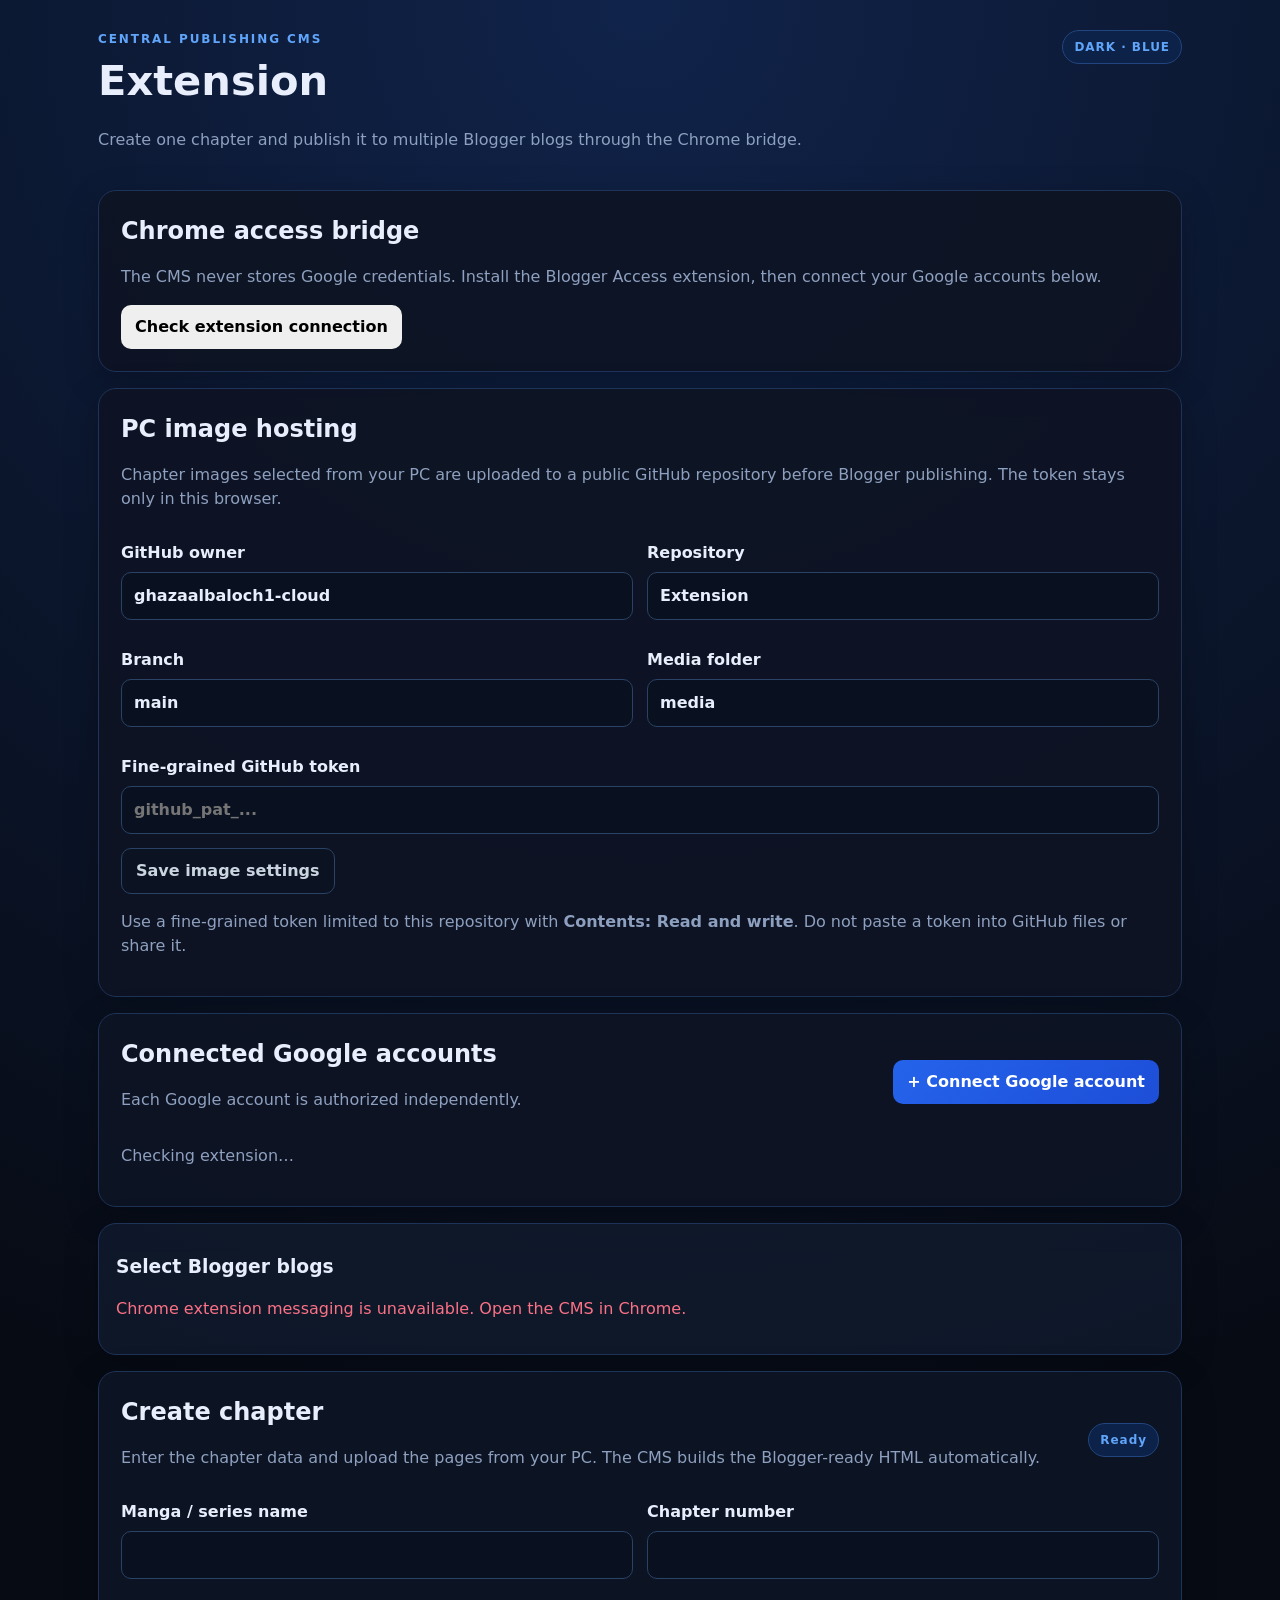
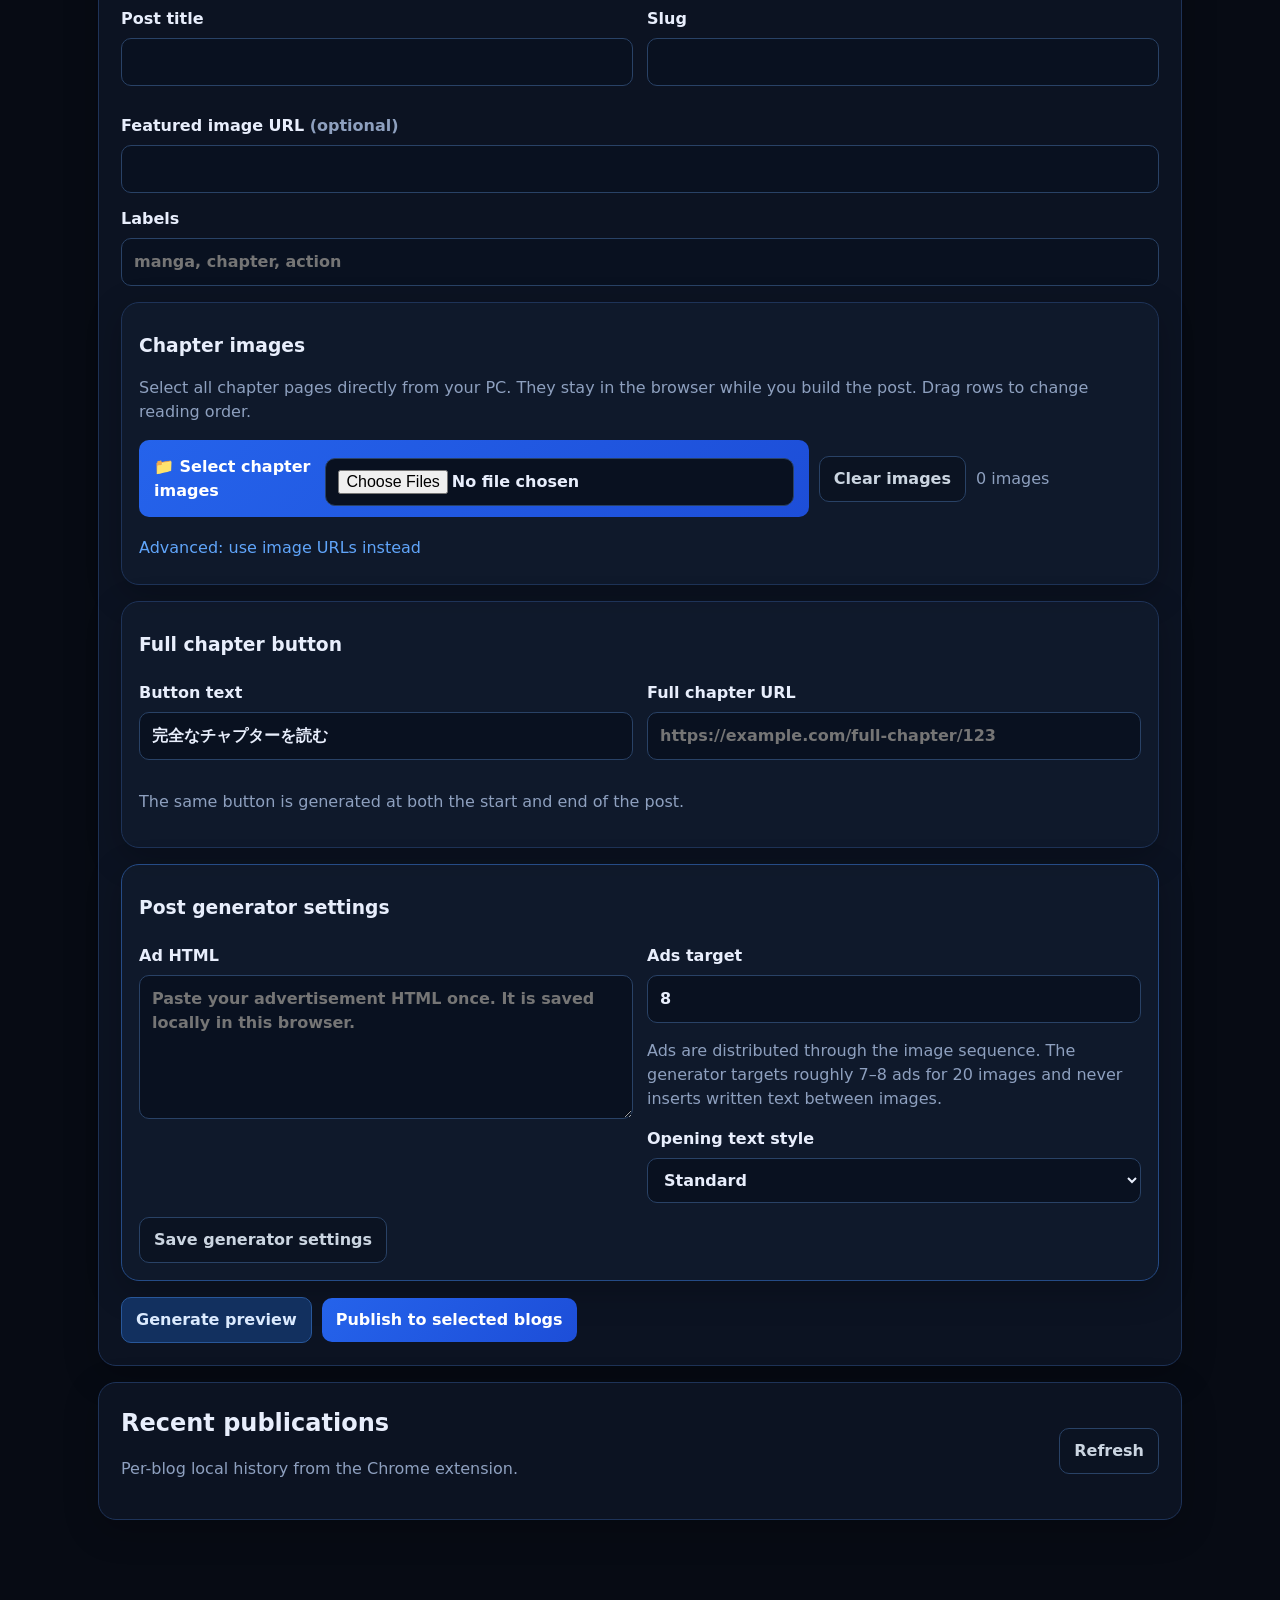
==== commit 111438c2: "fix: load production bridge fixes after CMS app" ====
--- a/frontend/index.html
+++ b/frontend/index.html
@@ -41,5 +41,7 @@
 <section class="card" id="resultsCard" hidden><h2>Publishing results</h2><div id="resultList"></div></section>
 <section class="card"><div class="section-head"><div><h2>Recent publications</h2><p class="muted">Per-blog local history from the Chrome extension.</p></div><button id="refreshPublications" class="ghost">Refresh</button></div><div id="publicationList"></div></section>
 </div></main>
-<script src="./config.js"></script><script src="./app.js" defer></script>
+<script src="./config.js"></script>
+<script src="./app.js" defer></script>
+<script src="./bridge-fixes.js" defer></script>
 </body></html>
--- a/frontend/styles.css
+++ b/frontend/styles.css
@@ -1 +1 @@
-:root{font-family:Inter,ui-sans-serif,system-ui,-apple-system,BlinkMacSystemFont,"Segoe UI",sans-serif;color:#e8eefc;background:#070b14;line-height:1.5;--blue:#2563eb;--blue2:#38bdf8;--panel:#0d1424;--panel2:#111b2e;--border:#1e3358;--muted:#8ea0bf}*{box-sizing:border-box}body{margin:0;background:radial-gradient(circle at top,#10234a 0,#070b14 45%);min-height:100vh}.container{max-width:1120px;margin:auto;padding:30px 18px 80px}.hero{display:flex;justify-content:space-between;align-items:flex-start;gap:20px;margin-bottom:22px}h1{font-size:2.6rem;margin:.1rem 0 .35rem}h2{margin:0 0 6px}h3{margin:12px 0 8px}.eyebrow{font-size:.75rem;font-weight:800;letter-spacing:.16em;text-transform:uppercase;color:#60a5fa;margin:0}.muted{color:var(--muted)}.error{color:#fb7185;min-height:20px}.hero-badge,.status{font-size:.75rem;font-weight:800;letter-spacing:.08em;border-radius:999px;padding:7px 11px;background:#0d2248;color:#60a5fa;border:1px solid #21457e}.card{background:rgba(13,20,36,.94);border:1px solid var(--border);border-radius:18px;padding:22px;margin:16px 0;box-shadow:0 10px 35px rgba(0,0,0,.22)}.nested{background:rgba(17,27,46,.8);padding:17px}.settings-panel{border-color:#254b86}.section-head{display:flex;justify-content:space-between;align-items:center;gap:16px}.grid{display:grid;grid-template-columns:1fr 1fr;gap:14px}label{display:block;font-weight:700;margin:14px 0}input,textarea,select{width:100%;display:block;margin-top:7px;border:1px solid #294266;border-radius:10px;padding:11px 12px;font:inherit;color:#e8eefc;background:#091120;outline:none}input:focus,textarea:focus,select:focus{border-color:#3b82f6;box-shadow:0 0 0 3px rgba(37,99,235,.16)}textarea{resize:vertical}.blog,.account,.result,.publication{border:1px solid #203555;border-radius:12px;padding:12px;margin:9px 0;background:#0b1322}.blog{display:flex;align-items:flex-start;gap:10px;font-weight:500}.blog input{width:auto;margin-top:3px}.account-top{display:flex;justify-content:space-between;gap:12px;align-items:center}.success{color:#4ade80}.failed{color:#fb7185}.warning{color:#fbbf24}.primary{background:linear-gradient(135deg,#2563eb,#1d4ed8);color:white}.secondary{background:#12305f;color:#dbeafe;border:1px solid #28579a}.ghost{background:#0b1322;color:#cbd5e1;border:1px solid #294266}button{border:0;border-radius:10px;padding:10px 14px;font:inherit;font-weight:750;cursor:pointer;transition:.15s}button:hover{transform:translateY(-1px);filter:brightness(1.08)}button:disabled{opacity:.55;cursor:not-allowed}.actions{display:flex;gap:10px;align-items:center;flex-wrap:wrap}small{display:block;color:var(--muted);font-weight:400;margin-top:5px}.result-grid{display:flex;justify-content:space-between;gap:12px;align-items:center}.url{overflow-wrap:anywhere;color:#60a5fa}.image-row{display:grid;grid-template-columns:1fr 1fr auto;gap:10px;align-items:end;border:1px solid #1e3358;border-radius:10px;padding:10px;margin:8px 0;background:#091120}.image-row button{margin-bottom:14px}.preview-frame{background:#070b14;border:1px solid #294266;border-radius:14px;padding:20px;overflow:auto}.preview-post{max-width:780px;margin:auto;background:#0b1220;color:#e8eefc;border:1px solid #1e3358;border-radius:12px;padding:18px}.preview-post img{display:block;max-width:100%;height:auto;margin:14px auto}.chapter-btn{display:inline-block;background:#2563eb;color:white!important;padding:12px 20px;border-radius:9px;text-decoration:none;font-weight:800}.chapter-ad{margin:16px auto;text-align:center;overflow:hidden}.chapter-copy{color:#c5d3ea}.chapter-copy h3{color:#60a5fa}.preview-post .meta{color:#8ea0bf;font-size:.9rem}pre{white-space:pre-wrap;overflow:auto;background:#060b14;padding:14px;border-radius:10px;color:#bcd2f4}details{margin-top:15px}summary{cursor:pointer;color:#60a5fa}@media(max-width:700px){.grid,.image-row{grid-template-columns:1fr}.hero,.section-head{flex-direction:column;align-items:stretch}.hero-badge{align-self:flex-start}}
+:root{font-family:Inter,ui-sans-serif,system-ui,-apple-system,BlinkMacSystemFont,"Segoe UI",sans-serif;color:#e8eefc;background:#070b14;line-height:1.5;--blue:#2563eb;--blue2:#38bdf8;--panel:#0d1424;--panel2:#111b2e;--border:#1e3358;--muted:#8ea0bf}*{box-sizing:border-box}body{margin:0;background:radial-gradient(circle at top,#10234a 0,#070b14 45%);min-height:100vh}.container{max-width:1120px;margin:auto;padding:30px 18px 80px}.hero{display:flex;justify-content:space-between;align-items:flex-start;gap:20px;margin-bottom:22px}h1{font-size:2.6rem;margin:.1rem 0 .35rem}h2{margin:0 0 6px}h3{margin:12px 0 8px}.eyebrow{font-size:.75rem;font-weight:800;letter-spacing:.16em;text-transform:uppercase;color:#60a5fa;margin:0}.muted{color:var(--muted)}.error{color:#fb7185;min-height:20px}.hero-badge,.status{font-size:.75rem;font-weight:800;letter-spacing:.08em;border-radius:999px;padding:7px 11px;background:#0d2248;color:#60a5fa;border:1px solid #21457e}.card{background:rgba(13,20,36,.94);border:1px solid var(--border);border-radius:18px;padding:22px;margin:16px 0;box-shadow:0 10px 35px rgba(0,0,0,.22)}.nested{background:rgba(17,27,46,.8);padding:17px}.settings-panel{border-color:#254b86}.section-head{display:flex;justify-content:space-between;align-items:center;gap:16px}.grid{display:grid;grid-template-columns:1fr 1fr;gap:14px}label{display:block;font-weight:700;margin:14px 0}input,textarea,select{width:100%;display:block;margin-top:7px;border:1px solid #294266;border-radius:10px;padding:11px 12px;font:inherit;color:#e8eefc;background:#091120;outline:none}input:focus,textarea:focus,select:focus{border-color:#3b82f6;box-shadow:0 0 0 3px rgba(37,99,235,.16)}textarea{resize:vertical}.blog,.account,.result,.publication{border:1px solid #203555;border-radius:12px;padding:12px;margin:9px 0;background:#0b1322}.blog{display:flex;align-items:flex-start;gap:10px;font-weight:500}.blog input{width:auto;margin-top:3px}.account-top{display:flex;justify-content:space-between;gap:12px;align-items:center}.success{color:#4ade80}.failed{color:#fb7185}.warning{color:#fbbf24}.primary{background:linear-gradient(135deg,#2563eb,#1d4ed8);color:white}.secondary{background:#12305f;color:#dbeafe;border:1px solid #28579a}.ghost{background:#0b1322;color:#cbd5e1;border:1px solid #294266}button{border:0;border-radius:10px;padding:10px 14px;font:inherit;font-weight:750;cursor:pointer;transition:.15s}button:hover{transform:translateY(-1px);filter:brightness(1.08)}button:disabled{opacity:.55;cursor:not-allowed}.actions,.upload-actions{display:flex;gap:10px;align-items:center;flex-wrap:wrap}.upload-button{display:inline-flex;align-items:center;gap:8px;margin:0;padding:11px 15px;border-radius:10px;background:linear-gradient(135deg,#2563eb,#1d4ed8);color:#fff;font-weight:800;cursor:pointer}.upload-button:hover{filter:brightness(1.08);transform:translateY(-1px)}.advanced-images{margin-top:12px}.advanced-images summary{display:inline-block;padding:7px 0}small{display:block;color:var(--muted);font-weight:400;margin-top:5px}.result-grid{display:flex;justify-content:space-between;gap:12px;align-items:center}.url{overflow-wrap:anywhere;color:#60a5fa}.image-row{display:grid;grid-template-columns:1fr 1fr auto;gap:10px;align-items:end;border:1px solid #1e3358;border-radius:10px;padding:10px;margin:8px 0;background:#091120}.image-row button{margin-bottom:14px}.local-image-row{grid-template-columns:76px 1fr auto;align-items:center;cursor:grab}.local-image-row.dragging{opacity:.5}.local-thumb{width:64px;height:86px;border-radius:7px;overflow:hidden;background:#050912;border:1px solid #294266}.local-thumb img{width:100%;height:100%;object-fit:cover;display:block}.preview-frame{background:#070b14;border:1px solid #294266;border-radius:14px;padding:20px;overflow:auto}.preview-post{max-width:780px;margin:auto;background:#0b1220;color:#e8eefc;border:1px solid #1e3358;border-radius:12px;padding:18px}.preview-post img{display:block;max-width:100%;height:auto;margin:14px auto}.chapter-btn{display:inline-block;background:#2563eb;color:white!important;padding:12px 20px;border-radius:9px;text-decoration:none;font-weight:800}.chapter-ad{margin:16px auto;text-align:center;overflow:hidden}.chapter-copy{color:#c5d3ea}.chapter-copy h3{color:#60a5fa}.preview-post .meta{color:#8ea0bf;font-size:.9rem}pre{white-space:pre-wrap;overflow:auto;background:#060b14;padding:14px;border-radius:10px;color:#bcd2f4}details{margin-top:15px}summary{cursor:pointer;color:#60a5fa}@media(max-width:700px){.grid,.image-row{grid-template-columns:1fr}.hero,.section-head{flex-direction:column;align-items:stretch}.hero-badge{align-self:flex-start}.local-image-row{grid-template-columns:64px 1fr}.local-image-row button{margin:0}}
